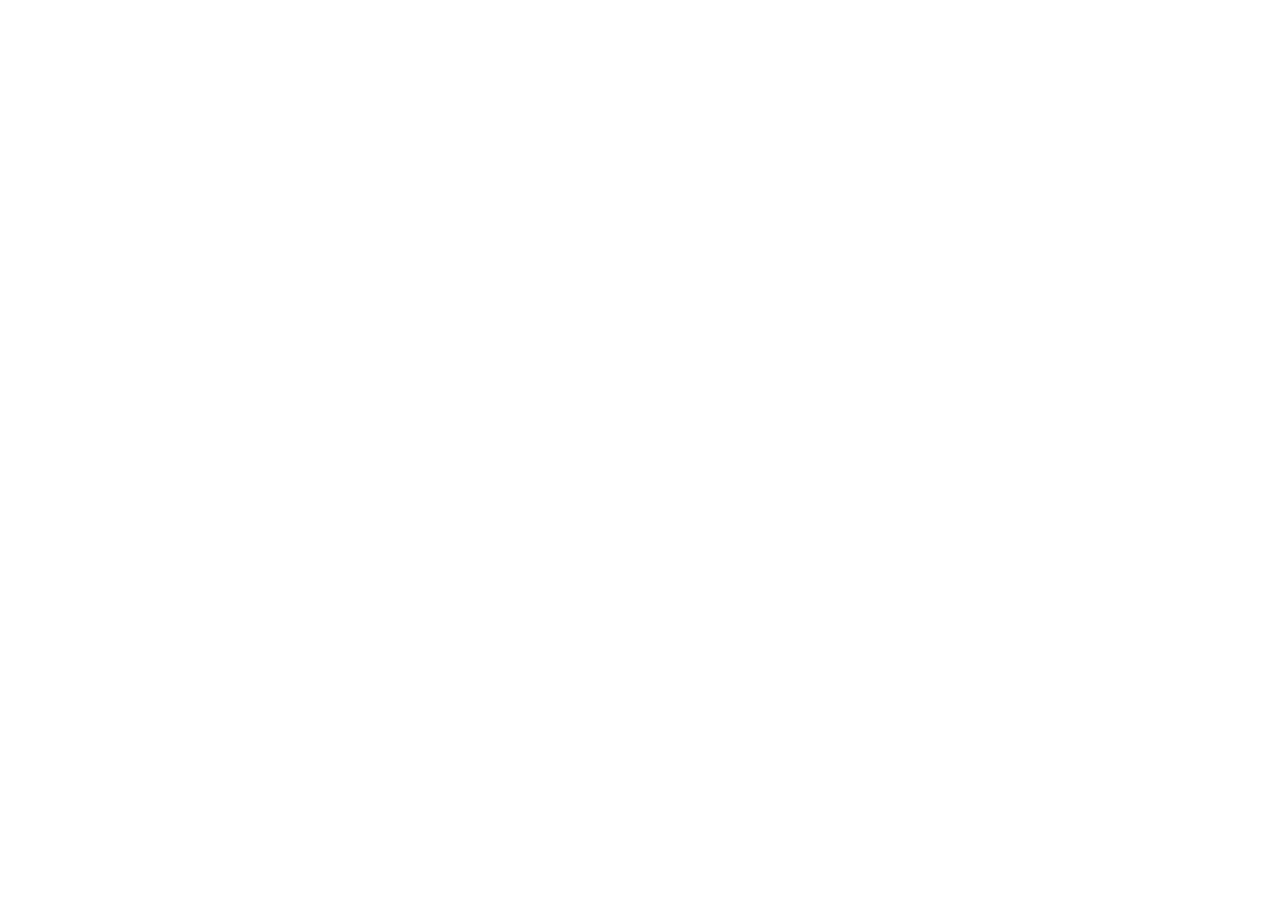
==== frontend/index.html @ a0f40355 "Initial commit for CleanTrack" ====
<!DOCTYPE html>
<html lang="en">
<head>
  <meta charset="UTF-8" />
  <meta name="viewport" content="width=device-width, initial-scale=1.0" />
  <title>CleanTrack - Ward-Level Waste Pickup Reliability Tracker | Vijayawada</title>
  <meta name="description" content="Geospatial waste monitoring platform correlating municipal schedules, vehicle GPS logs, and geotagged citizen complaints with operator verification workflows in Vijayawada." />
  
  <!-- Modern Typography (Inter) -->
  <link rel="preconnect" href="https://fonts.googleapis.com" />
  <link rel="preconnect" href="https://fonts.gstatic.com" crossorigin />
  <link href="https://fonts.googleapis.com/css2?family=Inter:wght@400;500;600;700;800;900&display=swap" rel="stylesheet" />
  
  <!-- Leaflet CSS (Local first with fallback) -->
  <link rel="stylesheet" href="/static/vendor/leaflet.css" onerror="this.onerror=null;this.href='https://unpkg.com/leaflet@1.9.4/dist/leaflet.css';" />
  
  <!-- CleanTrack Design System (Green & White) -->
  <link rel="stylesheet" href="/static/style.css" />
</head>
<body>
  <!-- Root React Mount Node -->
  <div id="root"></div>

  <!-- Leaflet JS (Local first with CDN fallback) -->
  <script src="/static/vendor/leaflet.js" onerror="this.onerror=null;this.src='https://unpkg.com/leaflet@1.9.4/dist/leaflet.js';"></script>
  
  <!-- React 18 & ReactDOM (Local first with CDN fallback) -->
  <script src="/static/vendor/react.min.js" onerror="this.onerror=null;this.src='https://unpkg.com/react@18/umd/react.production.min.js';"></script>
  <script src="/static/vendor/react-dom.min.js" onerror="this.onerror=null;this.src='https://unpkg.com/react-dom@18/umd/react-dom.production.min.js';"></script>
  
  <!-- Babel Standalone (Local first with CDN fallback) -->
  <script src="/static/vendor/babel.min.js" onerror="this.onerror=null;this.src='https://unpkg.com/@babel/standalone/babel.min.js';"></script>

  <!-- CleanTrack Main React Component -->
  <script type="text/babel" src="/static/app.jsx"></script>
</body>
</html>
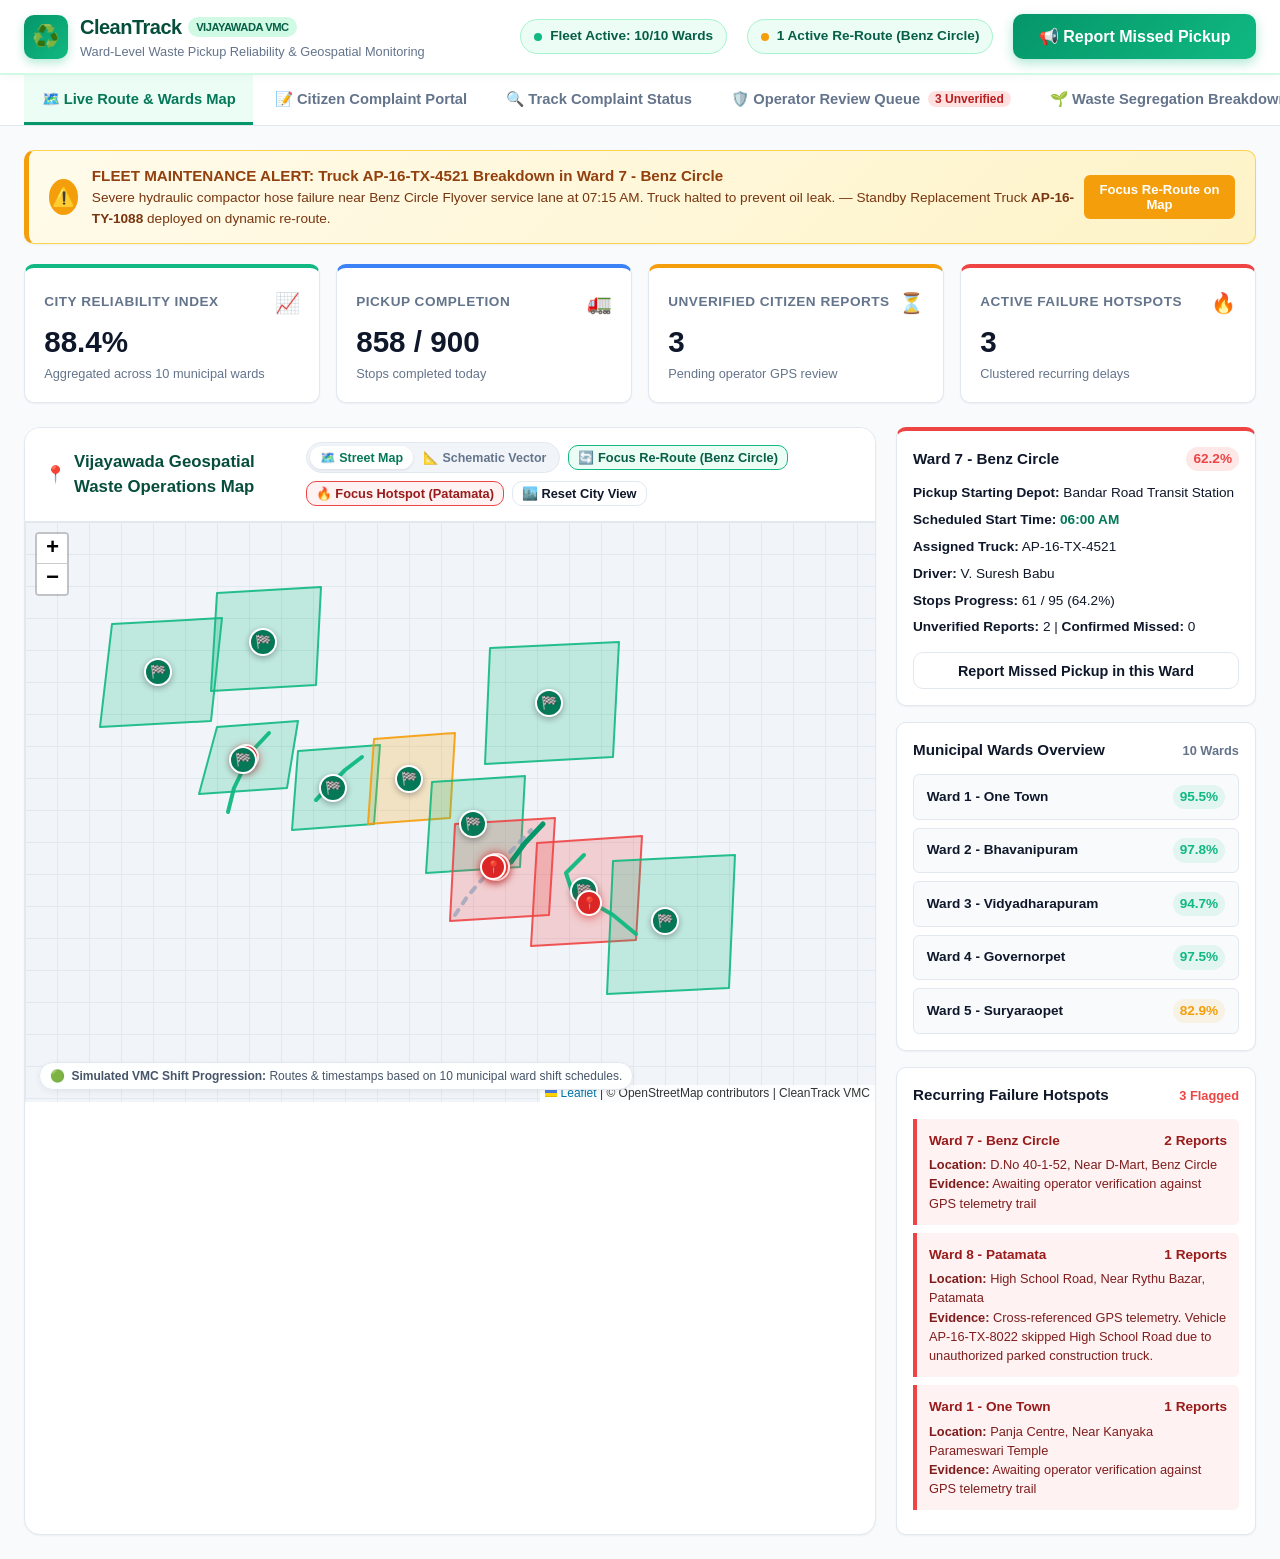
==== commit 22f3f60c: "Update project structure and fix GitHub Pages layout" ====
--- a/frontend/index.html
+++ b/frontend/index.html
@@ -11,27 +11,27 @@
   <link rel="preconnect" href="https://fonts.gstatic.com" crossorigin />
   <link href="https://fonts.googleapis.com/css2?family=Inter:wght@400;500;600;700;800;900&display=swap" rel="stylesheet" />
   
-  <!-- Leaflet CSS (Local first with fallback) -->
-  <link rel="stylesheet" href="/static/vendor/leaflet.css" onerror="this.onerror=null;this.href='https://unpkg.com/leaflet@1.9.4/dist/leaflet.css';" />
+  <!-- Leaflet CSS (Relative path for GitHub Pages / local / server, with CDN fallback) -->
+  <link rel="stylesheet" href="./vendor/leaflet.css" onerror="this.onerror=null;this.href='https://unpkg.com/leaflet@1.9.4/dist/leaflet.css';" />
   
-  <!-- CleanTrack Design System (Green & White) -->
-  <link rel="stylesheet" href="/static/style.css" />
+  <!-- CleanTrack Design System (Green & White Theme) -->
+  <link rel="stylesheet" href="./style.css" />
 </head>
 <body>
   <!-- Root React Mount Node -->
   <div id="root"></div>
 
-  <!-- Leaflet JS (Local first with CDN fallback) -->
-  <script src="/static/vendor/leaflet.js" onerror="this.onerror=null;this.src='https://unpkg.com/leaflet@1.9.4/dist/leaflet.js';"></script>
+  <!-- Leaflet JS -->
+  <script src="./vendor/leaflet.js" onerror="this.onerror=null;this.src='https://unpkg.com/leaflet@1.9.4/dist/leaflet.js';"></script>
   
-  <!-- React 18 & ReactDOM (Local first with CDN fallback) -->
-  <script src="/static/vendor/react.min.js" onerror="this.onerror=null;this.src='https://unpkg.com/react@18/umd/react.production.min.js';"></script>
-  <script src="/static/vendor/react-dom.min.js" onerror="this.onerror=null;this.src='https://unpkg.com/react-dom@18/umd/react-dom.production.min.js';"></script>
+  <!-- React 18 & ReactDOM -->
+  <script src="./vendor/react.min.js" onerror="this.onerror=null;this.src='https://unpkg.com/react@18/umd/react.production.min.js';"></script>
+  <script src="./vendor/react-dom.min.js" onerror="this.onerror=null;this.src='https://unpkg.com/react-dom@18/umd/react-dom.production.min.js';"></script>
   
-  <!-- Babel Standalone (Local first with CDN fallback) -->
-  <script src="/static/vendor/babel.min.js" onerror="this.onerror=null;this.src='https://unpkg.com/@babel/standalone/babel.min.js';"></script>
+  <!-- Babel Standalone for JSX interpretation -->
+  <script src="./vendor/babel.min.js" onerror="this.onerror=null;this.src='https://unpkg.com/@babel/standalone/babel.min.js';"></script>
 
   <!-- CleanTrack Main React Component -->
-  <script type="text/babel" src="/static/app.jsx"></script>
+  <script type="text/babel" src="./app.jsx"></script>
 </body>
 </html>
--- a/frontend/style.css
+++ b/frontend/style.css
@@ -0,0 +1,998 @@
+/* ==========================================================================
+   CleanTrack: Ward-Level Waste Pickup Reliability Tracker
+   Design System: Fresh Emerald Green (#10B981, #059669, #047857) & Pure White
+   ========================================================================== */
+
+:root {
+  --primary-50: #ecfdf5;
+  --primary-100: #d1fae5;
+  --primary-200: #a7f3d0;
+  --primary-300: #6ee7b7;
+  --primary-400: #34d399;
+  --primary-500: #10b981;
+  --primary-600: #059669;
+  --primary-700: #047857;
+  --primary-800: #065f46;
+  --primary-900: #064e3b;
+  
+  --surface-bg: #f8fafc;
+  --surface-card: #ffffff;
+  --surface-border: #e2e8f0;
+  
+  --text-main: #0f172a;
+  --text-muted: #64748b;
+  --text-sub: #475569;
+  
+  --accent-amber: #f59e0b;
+  --accent-red: #ef4444;
+  --accent-blue: #3b82f6;
+  
+  --shadow-sm: 0 1px 2px 0 rgb(0 0 0 / 0.05);
+  --shadow-md: 0 4px 6px -1px rgb(0 0 0 / 0.08), 0 2px 4px -2px rgb(0 0 0 / 0.05);
+  --shadow-lg: 0 10px 15px -3px rgb(0 0 0 / 0.08), 0 4px 6px -4px rgb(0 0 0 / 0.05);
+  --shadow-emerald: 0 10px 25px -5px rgba(16, 185, 129, 0.25);
+  
+  --radius-sm: 6px;
+  --radius-md: 10px;
+  --radius-lg: 16px;
+  --radius-full: 9999px;
+  
+  --font-sans: 'Inter', -apple-system, BlinkMacSystemFont, 'Segoe UI', Roboto, sans-serif;
+}
+
+* {
+  box-sizing: border-box;
+  margin: 0;
+  padding: 0;
+}
+
+body {
+  font-family: var(--font-sans);
+  background-color: var(--surface-bg);
+  color: var(--text-main);
+  line-height: 1.5;
+  -webkit-font-smoothing: antialiased;
+}
+
+/* App Header */
+.ct-navbar {
+  background: #ffffff;
+  border-bottom: 2px solid var(--primary-100);
+  position: sticky;
+  top: 0;
+  z-index: 1000;
+  box-shadow: 0 2px 8px rgba(0,0,0,0.03);
+}
+
+.ct-navbar-container {
+  max-width: 1400px;
+  margin: 0 auto;
+  padding: 0.75rem 1.5rem;
+  display: flex;
+  justify-content: space-between;
+  align-items: center;
+}
+
+.ct-brand {
+  display: flex;
+  align-items: center;
+  gap: 0.75rem;
+  text-decoration: none;
+}
+
+.ct-logo-badge {
+  background: linear-gradient(135deg, var(--primary-600), var(--primary-500));
+  color: white;
+  width: 44px;
+  height: 44px;
+  border-radius: var(--radius-md);
+  display: flex;
+  align-items: center;
+  justify-content: center;
+  font-size: 1.4rem;
+  box-shadow: 0 4px 10px rgba(16, 185, 129, 0.3);
+}
+
+.ct-brand-title {
+  font-size: 1.25rem;
+  font-weight: 800;
+  color: var(--primary-900);
+  letter-spacing: -0.5px;
+  display: flex;
+  align-items: center;
+  gap: 0.4rem;
+}
+
+.ct-brand-tag {
+  background: var(--primary-100);
+  color: var(--primary-800);
+  font-size: 0.7rem;
+  font-weight: 700;
+  padding: 2px 8px;
+  border-radius: var(--radius-full);
+  text-transform: uppercase;
+}
+
+.ct-brand-sub {
+  font-size: 0.8rem;
+  color: var(--text-muted);
+}
+
+/* Header Live Tickers */
+.ct-header-metrics {
+  display: flex;
+  align-items: center;
+  gap: 1.25rem;
+}
+
+.ct-live-pill {
+  display: flex;
+  align-items: center;
+  gap: 0.5rem;
+  background: var(--primary-50);
+  border: 1px solid var(--primary-200);
+  padding: 0.4rem 0.8rem;
+  border-radius: var(--radius-full);
+  font-size: 0.85rem;
+  font-weight: 600;
+  color: var(--primary-800);
+}
+
+.ct-pulse-dot {
+  width: 8px;
+  height: 8px;
+  background-color: var(--primary-500);
+  border-radius: 50%;
+  box-shadow: 0 0 0 0 rgba(16, 185, 129, 0.7);
+  animation: pulse-ring 1.8s infinite;
+}
+
+.ct-pulse-dot.warning {
+  background-color: var(--accent-amber);
+  box-shadow: 0 0 0 0 rgba(245, 158, 11, 0.7);
+}
+
+@keyframes pulse-ring {
+  0% { transform: scale(0.95); box-shadow: 0 0 0 0 rgba(16, 185, 129, 0.7); }
+  70% { transform: scale(1); box-shadow: 0 0 0 6px rgba(16, 185, 129, 0); }
+  100% { transform: scale(0.95); box-shadow: 0 0 0 0 rgba(16, 185, 129, 0); }
+}
+
+/* Nav Tabs */
+.ct-nav-tabs-wrapper {
+  background: white;
+  border-bottom: 1px solid var(--surface-border);
+}
+
+.ct-nav-tabs {
+  max-width: 1400px;
+  margin: 0 auto;
+  display: flex;
+  gap: 0.25rem;
+  padding: 0 1.5rem;
+  overflow-x: auto;
+}
+
+.ct-tab-btn {
+  background: none;
+  border: none;
+  padding: 0.9rem 1.1rem;
+  font-size: 0.92rem;
+  font-weight: 600;
+  color: var(--text-muted);
+  cursor: pointer;
+  display: flex;
+  align-items: center;
+  gap: 0.5rem;
+  border-bottom: 3px solid transparent;
+  transition: all 0.2s ease;
+  white-space: nowrap;
+}
+
+.ct-tab-btn:hover {
+  color: var(--primary-700);
+  background-color: var(--primary-50);
+}
+
+.ct-tab-btn.active {
+  color: var(--primary-700);
+  border-bottom-color: var(--primary-600);
+  background-color: var(--primary-50);
+}
+
+.ct-tab-badge {
+  background: var(--primary-100);
+  color: var(--primary-800);
+  font-size: 0.75rem;
+  padding: 1px 7px;
+  border-radius: var(--radius-full);
+}
+
+.ct-tab-badge.alert {
+  background: #fee2e2;
+  color: #b91c1c;
+}
+
+/* Main Container */
+.ct-main-content {
+  max-width: 1400px;
+  margin: 1.5rem auto;
+  padding: 0 1.5rem;
+}
+
+/* Maintenance Emergency Banner */
+.ct-maintenance-banner {
+  background: linear-gradient(135deg, #fffbeb, #fef3c7);
+  border: 1px solid #fcd34d;
+  border-left: 5px solid #f59e0b;
+  border-radius: var(--radius-md);
+  padding: 0.9rem 1.25rem;
+  margin-bottom: 1.25rem;
+  display: flex;
+  align-items: center;
+  justify-content: space-between;
+  box-shadow: var(--shadow-sm);
+}
+
+.ct-banner-left {
+  display: flex;
+  align-items: center;
+  gap: 0.85rem;
+}
+
+.ct-banner-icon {
+  width: 36px;
+  height: 36px;
+  border-radius: 50%;
+  background: #f59e0b;
+  color: white;
+  display: flex;
+  align-items: center;
+  justify-content: center;
+  font-size: 1.2rem;
+}
+
+.ct-banner-title {
+  font-size: 0.95rem;
+  font-weight: 700;
+  color: #92400e;
+}
+
+.ct-banner-desc {
+  font-size: 0.85rem;
+  color: #78350f;
+}
+
+.ct-banner-action-btn {
+  background: #f59e0b;
+  color: white;
+  border: none;
+  padding: 0.45rem 0.9rem;
+  font-size: 0.82rem;
+  font-weight: 700;
+  border-radius: var(--radius-sm);
+  cursor: pointer;
+}
+
+.ct-banner-action-btn:hover {
+  background: #d97706;
+}
+
+/* Stats Cards Grid */
+.ct-stats-grid {
+  display: grid;
+  grid-template-columns: repeat(auto-fit, minmax(220px, 1fr));
+  gap: 1rem;
+  margin-bottom: 1.5rem;
+}
+
+.ct-stat-card {
+  background: var(--surface-card);
+  border: 1px solid var(--surface-border);
+  border-radius: var(--radius-md);
+  padding: 1.2rem;
+  box-shadow: var(--shadow-sm);
+  transition: transform 0.2s, box-shadow 0.2s;
+}
+
+.ct-stat-card:hover {
+  transform: translateY(-2px);
+  box-shadow: var(--shadow-md);
+}
+
+.ct-stat-card.emerald {
+  border-top: 4px solid var(--primary-500);
+}
+
+.ct-stat-card.blue {
+  border-top: 4px solid var(--accent-blue);
+}
+
+.ct-stat-card.amber {
+  border-top: 4px solid var(--accent-amber);
+}
+
+.ct-stat-card.red {
+  border-top: 4px solid var(--accent-red);
+}
+
+.ct-stat-header {
+  display: flex;
+  justify-content: space-between;
+  align-items: center;
+  margin-bottom: 0.5rem;
+}
+
+.ct-stat-label {
+  font-size: 0.85rem;
+  font-weight: 600;
+  color: var(--text-muted);
+  text-transform: uppercase;
+  letter-spacing: 0.5px;
+}
+
+.ct-stat-icon {
+  font-size: 1.25rem;
+}
+
+.ct-stat-val {
+  font-size: 1.85rem;
+  font-weight: 800;
+  color: var(--text-main);
+  line-height: 1.1;
+}
+
+.ct-stat-sub {
+  font-size: 0.8rem;
+  color: var(--text-muted);
+  margin-top: 0.35rem;
+}
+
+/* Map Section */
+.ct-map-layout {
+  display: grid;
+  grid-template-columns: 1fr 360px;
+  gap: 1.25rem;
+  margin-bottom: 1.5rem;
+}
+
+@media (max-width: 1024px) {
+  .ct-map-layout {
+    grid-template-columns: 1fr;
+  }
+}
+
+.ct-map-card {
+  background: white;
+  border: 1px solid var(--surface-border);
+  border-radius: var(--radius-lg);
+  overflow: hidden;
+  box-shadow: var(--shadow-sm);
+  position: relative;
+}
+
+.ct-map-header {
+  padding: 0.9rem 1.25rem;
+  background: white;
+  border-bottom: 1px solid var(--surface-border);
+  display: flex;
+  justify-content: space-between;
+  align-items: center;
+}
+
+.ct-map-title {
+  font-size: 1.05rem;
+  font-weight: 700;
+  color: var(--primary-900);
+  display: flex;
+  align-items: center;
+  gap: 0.5rem;
+}
+
+.ct-map-legend {
+  display: flex;
+  gap: 1rem;
+  font-size: 0.8rem;
+  font-weight: 600;
+}
+
+.ct-legend-item {
+  display: flex;
+  align-items: center;
+  gap: 0.35rem;
+}
+
+.ct-legend-color {
+  width: 12px;
+  height: 12px;
+  border-radius: 3px;
+}
+
+#leaflet-map {
+  height: 580px;
+  width: 100%;
+  z-index: 10;
+  background-color: #f1f5f9;
+  background-image: 
+    linear-gradient(#e2e8f0 1px, transparent 1px),
+    linear-gradient(to right, #e2e8f0 1px, #f1f5f9 1px);
+  background-size: 32px 32px;
+  position: relative;
+}
+
+/* Fallback & Vector Schematic Map */
+.ct-schematic-wrapper {
+  height: 580px;
+  width: 100%;
+  background: #f8fafc;
+  background-image: 
+    radial-gradient(#cbd5e1 1.2px, transparent 1.2px),
+    linear-gradient(to bottom, rgba(241, 245, 249, 0.9), rgba(248, 250, 252, 0.95));
+  background-size: 28px 28px, 100% 100%;
+  position: relative;
+  overflow: hidden;
+  display: flex;
+  flex-direction: column;
+}
+
+.ct-schematic-svg {
+  width: 100%;
+  height: 100%;
+  filter: drop-shadow(0 4px 12px rgba(0, 0, 0, 0.05));
+}
+
+.ct-schematic-ward {
+  transition: all 0.25s ease;
+  cursor: pointer;
+}
+
+.ct-schematic-ward:hover {
+  filter: brightness(1.08) drop-shadow(0 4px 8px rgba(16, 185, 129, 0.3));
+  stroke-width: 3.5px;
+}
+
+.ct-schematic-ward.selected {
+  stroke-width: 4px;
+  stroke: #064e3b;
+  filter: drop-shadow(0 0 12px rgba(5, 150, 105, 0.5));
+}
+
+.ct-schematic-road {
+  stroke: #cbd5e1;
+  stroke-width: 3;
+  stroke-linecap: round;
+  fill: none;
+}
+
+.ct-schematic-arterial {
+  stroke: #94a3b8;
+  stroke-width: 5;
+  stroke-linecap: round;
+  fill: none;
+}
+
+.ct-schematic-river {
+  fill: none;
+  stroke: #93c5fd;
+  stroke-width: 38;
+  stroke-linecap: round;
+  stroke-linejoin: round;
+  opacity: 0.85;
+}
+
+.ct-schematic-river-inner {
+  fill: none;
+  stroke: #60a5fa;
+  stroke-width: 24;
+  stroke-linecap: round;
+  stroke-linejoin: round;
+  opacity: 0.9;
+}
+
+.ct-schematic-barrage {
+  stroke: #475569;
+  stroke-width: 6;
+  stroke-dasharray: 4, 3;
+}
+
+.ct-route-normal {
+  stroke: #10b981;
+  stroke-width: 4;
+  fill: none;
+  stroke-linecap: round;
+}
+
+.ct-route-broken {
+  stroke: #f43f5e;
+  stroke-width: 4;
+  stroke-dasharray: 6, 6;
+  fill: none;
+  opacity: 0.75;
+}
+
+.ct-route-active {
+  stroke: #059669;
+  stroke-width: 5;
+  fill: none;
+  stroke-linecap: round;
+  animation: dash-flow 1.5s linear infinite;
+}
+
+@keyframes dash-flow {
+  0% { stroke-dashoffset: 24; }
+  100% { stroke-dashoffset: 0; }
+}
+
+/* Map Disclaimer & Mode Pills */
+.ct-map-banner-sim {
+  position: absolute;
+  bottom: 12px;
+  left: 14px;
+  background: rgba(255, 255, 255, 0.92);
+  backdrop-filter: blur(4px);
+  border: 1px solid var(--surface-border);
+  padding: 4px 10px;
+  border-radius: var(--radius-full);
+  font-size: 0.75rem;
+  color: var(--text-sub);
+  display: flex;
+  align-items: center;
+  gap: 0.4rem;
+  box-shadow: 0 2px 6px rgba(0, 0, 0, 0.06);
+  z-index: 100;
+}
+
+.ct-map-view-pills {
+  display: flex;
+  background: #f1f5f9;
+  padding: 3px;
+  border-radius: var(--radius-full);
+  border: 1px solid var(--surface-border);
+}
+
+.ct-mode-btn {
+  border: none;
+  background: none;
+  padding: 4px 10px;
+  font-size: 0.78rem;
+  font-weight: 700;
+  color: var(--text-muted);
+  border-radius: var(--radius-full);
+  cursor: pointer;
+  transition: all 0.15s ease;
+}
+
+.ct-mode-btn.active {
+  background: white;
+  color: var(--primary-700);
+  box-shadow: 0 1px 3px rgba(0, 0, 0, 0.1);
+}
+
+/* Map Sidebar */
+.ct-map-sidebar {
+  display: flex;
+  flex-direction: column;
+  gap: 1rem;
+}
+
+.ct-side-card {
+  background: white;
+  border: 1px solid var(--surface-border);
+  border-radius: var(--radius-md);
+  padding: 1rem;
+  box-shadow: var(--shadow-sm);
+}
+
+.ct-side-title {
+  font-size: 0.95rem;
+  font-weight: 700;
+  color: var(--text-main);
+  margin-bottom: 0.75rem;
+  display: flex;
+  align-items: center;
+  justify-content: space-between;
+}
+
+.ct-ward-list {
+  max-height: 260px;
+  overflow-y: auto;
+  display: flex;
+  flex-direction: column;
+  gap: 0.5rem;
+}
+
+.ct-ward-item {
+  padding: 0.6rem 0.8rem;
+  background: var(--surface-bg);
+  border: 1px solid var(--surface-border);
+  border-radius: var(--radius-sm);
+  cursor: pointer;
+  transition: all 0.15s;
+  display: flex;
+  justify-content: space-between;
+  align-items: center;
+}
+
+.ct-ward-item:hover, .ct-ward-item.selected {
+  border-color: var(--primary-500);
+  background: var(--primary-50);
+}
+
+.ct-ward-name {
+  font-size: 0.85rem;
+  font-weight: 600;
+}
+
+.ct-ward-score {
+  font-size: 0.85rem;
+  font-weight: 800;
+  padding: 2px 7px;
+  border-radius: var(--radius-full);
+}
+
+/* Hotspot List */
+.ct-hotspot-item {
+  padding: 0.75rem;
+  border-left: 4px solid var(--accent-red);
+  background: #fef2f2;
+  border-radius: 0 var(--radius-sm) var(--radius-sm) 0;
+  margin-bottom: 0.5rem;
+}
+
+.ct-hotspot-header {
+  display: flex;
+  justify-content: space-between;
+  font-size: 0.85rem;
+  font-weight: 700;
+  color: #991b1b;
+}
+
+.ct-hotspot-body {
+  font-size: 0.8rem;
+  color: #7f1d1d;
+  margin-top: 0.25rem;
+}
+
+/* Forms & Inputs */
+.ct-form-card {
+  background: white;
+  border: 1px solid var(--surface-border);
+  border-radius: var(--radius-lg);
+  padding: 2rem;
+  max-width: 780px;
+  margin: 0 auto;
+  box-shadow: var(--shadow-md);
+}
+
+.ct-form-header {
+  margin-bottom: 1.5rem;
+  text-align: center;
+}
+
+.ct-form-title {
+  font-size: 1.6rem;
+  font-weight: 800;
+  color: var(--primary-900);
+}
+
+.ct-form-sub {
+  color: var(--text-muted);
+  font-size: 0.95rem;
+  margin-top: 0.35rem;
+}
+
+.ct-form-grid {
+  display: grid;
+  grid-template-columns: 1fr 1fr;
+  gap: 1.25rem;
+}
+
+@media (max-width: 640px) {
+  .ct-form-grid {
+    grid-template-columns: 1fr;
+  }
+}
+
+.ct-form-group {
+  display: flex;
+  flex-direction: column;
+  gap: 0.4rem;
+}
+
+.ct-form-group.full-width {
+  grid-column: 1 / -1;
+}
+
+.ct-label {
+  font-size: 0.88rem;
+  font-weight: 600;
+  color: var(--text-main);
+}
+
+.ct-input, .ct-select, .ct-textarea {
+  font-family: inherit;
+  font-size: 0.92rem;
+  padding: 0.65rem 0.9rem;
+  border: 1.5px solid var(--surface-border);
+  border-radius: var(--radius-sm);
+  background: white;
+  transition: border-color 0.2s, box-shadow 0.2s;
+}
+
+.ct-input:focus, .ct-select:focus, .ct-textarea:focus {
+  outline: none;
+  border-color: var(--primary-500);
+  box-shadow: 0 0 0 3px rgba(16, 185, 129, 0.15);
+}
+
+.ct-btn-primary {
+  background: linear-gradient(135deg, var(--primary-600), var(--primary-500));
+  color: white;
+  border: none;
+  padding: 0.8rem 1.6rem;
+  font-size: 1rem;
+  font-weight: 700;
+  border-radius: var(--radius-md);
+  cursor: pointer;
+  display: inline-flex;
+  align-items: center;
+  justify-content: center;
+  gap: 0.5rem;
+  box-shadow: 0 4px 12px rgba(16, 185, 129, 0.35);
+  transition: all 0.2s;
+}
+
+.ct-btn-primary:hover {
+  background: linear-gradient(135deg, var(--primary-700), var(--primary-600));
+  transform: translateY(-1px);
+  box-shadow: 0 6px 16px rgba(16, 185, 129, 0.45);
+}
+
+.ct-btn-secondary {
+  background: white;
+  border: 1.5px solid var(--surface-border);
+  color: var(--text-main);
+  padding: 0.6rem 1.2rem;
+  font-size: 0.9rem;
+  font-weight: 600;
+  border-radius: var(--radius-md);
+  cursor: pointer;
+  display: inline-flex;
+  align-items: center;
+  gap: 0.4rem;
+  transition: all 0.15s;
+}
+
+.ct-btn-secondary:hover {
+  background: var(--surface-bg);
+  border-color: var(--primary-300);
+}
+
+/* Status Chips */
+.ct-chip {
+  display: inline-flex;
+  align-items: center;
+  gap: 0.35rem;
+  padding: 3px 10px;
+  border-radius: var(--radius-full);
+  font-size: 0.78rem;
+  font-weight: 700;
+  text-transform: uppercase;
+  letter-spacing: 0.4px;
+}
+
+.ct-chip.unverified {
+  background: #fef3c7;
+  color: #92400e;
+  border: 1px solid #fde68a;
+}
+
+.ct-chip.verified-missed {
+  background: #fee2e2;
+  color: #991b1b;
+  border: 1px solid #fecaca;
+}
+
+.ct-chip.duplicate {
+  background: #f1f5f9;
+  color: #475569;
+  border: 1px solid #e2e8f0;
+}
+
+.ct-chip.resolved {
+  background: #d1fae5;
+  color: #065f46;
+  border: 1px solid #a7f3d0;
+}
+
+.ct-chip.rejected {
+  background: #f3f4f6;
+  color: #374151;
+  border: 1px solid #d1d5db;
+}
+
+/* Timeline */
+.ct-timeline {
+  display: flex;
+  flex-direction: column;
+  gap: 1.25rem;
+  margin-top: 1.5rem;
+  position: relative;
+  padding-left: 2rem;
+}
+
+.ct-timeline::before {
+  content: '';
+  position: absolute;
+  left: 11px;
+  top: 6px;
+  bottom: 6px;
+  width: 2px;
+  background: var(--surface-border);
+}
+
+.ct-timeline-item {
+  position: relative;
+}
+
+.ct-timeline-dot {
+  position: absolute;
+  left: -2rem;
+  top: 2px;
+  width: 24px;
+  height: 24px;
+  border-radius: 50%;
+  background: white;
+  border: 2px solid var(--surface-border);
+  display: flex;
+  align-items: center;
+  justify-content: center;
+  font-size: 0.75rem;
+}
+
+.ct-timeline-dot.done {
+  border-color: var(--primary-600);
+  background: var(--primary-600);
+  color: white;
+}
+
+.ct-timeline-content {
+  background: var(--surface-bg);
+  border: 1px solid var(--surface-border);
+  padding: 0.85rem 1.1rem;
+  border-radius: var(--radius-md);
+}
+
+/* Waste Segregation Breakdown */
+.ct-waste-hero {
+  background: white;
+  border: 1px solid var(--surface-border);
+  border-radius: var(--radius-lg);
+  padding: 1.5rem;
+  margin-bottom: 1.5rem;
+  box-shadow: var(--shadow-sm);
+}
+
+.ct-waste-bar-wrapper {
+  margin-top: 1rem;
+}
+
+.ct-waste-multi-bar {
+  height: 28px;
+  border-radius: var(--radius-full);
+  display: flex;
+  overflow: hidden;
+  box-shadow: inset 0 2px 4px rgba(0,0,0,0.06);
+}
+
+.ct-bar-segment {
+  height: 100%;
+  display: flex;
+  align-items: center;
+  justify-content: center;
+  color: white;
+  font-size: 0.75rem;
+  font-weight: 700;
+  transition: width 0.5s ease;
+}
+
+.ct-bar-segment.organic {
+  background: linear-gradient(135deg, #10b981, #059669);
+}
+
+.ct-bar-segment.recyclable {
+  background: linear-gradient(135deg, #3b82f6, #2563eb);
+}
+
+.ct-bar-segment.landfill {
+  background: linear-gradient(135deg, #64748b, #475569);
+}
+
+/* Data Table */
+.ct-table-card {
+  background: white;
+  border: 1px solid var(--surface-border);
+  border-radius: var(--radius-lg);
+  overflow: hidden;
+  box-shadow: var(--shadow-sm);
+}
+
+.ct-table {
+  width: 100%;
+  border-collapse: collapse;
+  text-align: left;
+}
+
+.ct-table th {
+  background: #f8fafc;
+  padding: 0.85rem 1.1rem;
+  font-size: 0.82rem;
+  font-weight: 700;
+  color: var(--text-muted);
+  text-transform: uppercase;
+  letter-spacing: 0.5px;
+  border-bottom: 1px solid var(--surface-border);
+}
+
+.ct-table td {
+  padding: 0.9rem 1.1rem;
+  font-size: 0.9rem;
+  color: var(--text-main);
+  border-bottom: 1px solid var(--surface-border);
+  vertical-align: middle;
+}
+
+.ct-table tr:hover {
+  background-color: #f1fbf7;
+}
+
+/* Modal Popup */
+.ct-modal-backdrop {
+  position: fixed;
+  inset: 0;
+  background: rgba(15, 23, 42, 0.6);
+  backdrop-filter: blur(4px);
+  display: flex;
+  align-items: center;
+  justify-content: center;
+  z-index: 2000;
+  padding: 1.5rem;
+}
+
+.ct-modal {
+  background: white;
+  border-radius: var(--radius-lg);
+  width: 100%;
+  max-width: 640px;
+  box-shadow: var(--shadow-lg);
+  overflow: hidden;
+  animation: modal-pop 0.2s cubic-bezier(0.16, 1, 0.3, 1);
+}
+
+@keyframes modal-pop {
+  0% { transform: scale(0.95); opacity: 0; }
+  100% { transform: scale(1); opacity: 1; }
+}
+
+.ct-modal-header {
+  padding: 1.25rem 1.5rem;
+  border-bottom: 1px solid var(--surface-border);
+  display: flex;
+  justify-content: space-between;
+  align-items: center;
+}
+
+.ct-modal-body {
+  padding: 1.5rem;
+  max-height: 80vh;
+  overflow-y: auto;
+}
+
+.ct-modal-footer {
+  padding: 1rem 1.5rem;
+  background: #f8fafc;
+  border-top: 1px solid var(--surface-border);
+  display: flex;
+  justify-content: flex-end;
+  gap: 0.75rem;
+}
